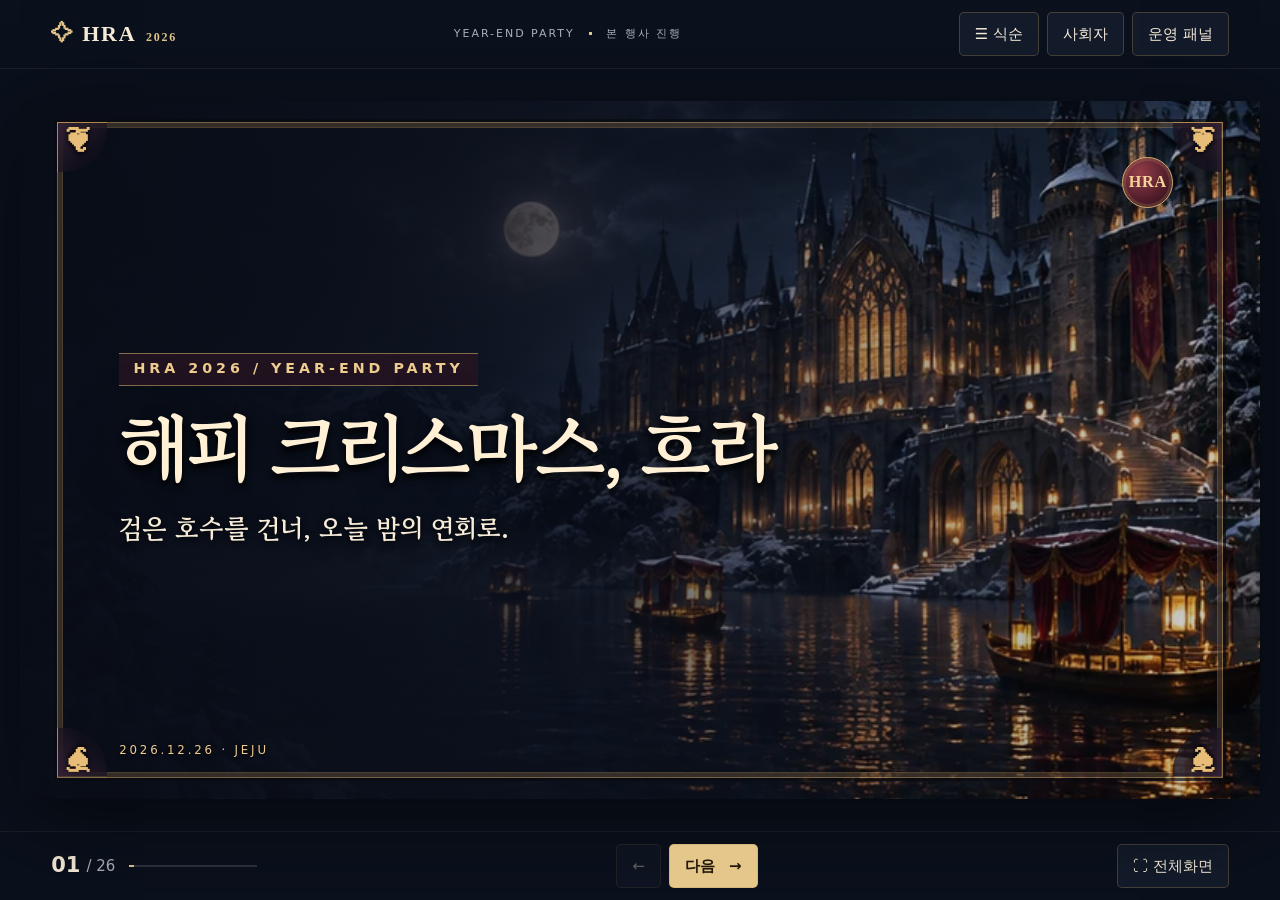
==== index.html @ e8413af0 "Add HRA 2026 cinematic HTML presentation" ====
<!doctype html>
<html lang="ko">
<head>
  <meta charset="utf-8">
  <meta name="viewport" content="width=device-width, initial-scale=1">
  <meta name="theme-color" content="#0b111e">
  <title>HRA 2026 · 송년회 진행 슬라이드</title>
  <link rel="stylesheet" href="./stage.css">
  <script src="./stage.js" defer></script>
</head>
<body>
  <header class="top">
    <span class="brand"><b>✧</b> HRA <small>2026</small></span>
    <span class="top-title">YEAR-END PARTY <i></i> 본 행사 진행</span>
    <div class="tools"><button id="contents">☰ <span>식순</span></button><button id="presenter">사회자</button><button id="staff">운영 패널</button></div>
  </header>
  <main class="workspace">
    <div id="stage" class="stage" aria-label="발표 화면">
      <section id="slide" class="slide" aria-live="polite"></section>
      <p id="caption" class="stage-caption" hidden></p>
    </div>
  </main>
  <footer class="controls">
    <div class="position"><strong id="number">01</strong><span> / 26</span><div class="progress"><i id="progress"></i></div></div>
    <nav aria-label="슬라이드 이동"><button id="prev" aria-label="이전 슬라이드">←</button><button id="next">다음 <span>→</span></button></nav>
    <button id="fullscreen">⛶ <span>전체화면</span></button>
  </footer>
  <dialog id="agenda"><header><h2>오늘의 식순</h2><button data-close aria-label="닫기">×</button></header><ol id="agenda-list"></ol></dialog>
  <dialog id="operator"><header><h2>현장 운영 패널</h2><button data-close aria-label="닫기">×</button></header>
    <p>DEMO / 이 브라우저에 저장됩니다.</p>
    <form id="score-form"><h3>기숙사 누적 점수</h3><div id="score-inputs"></div><button>점수 저장</button></form>
    <form id="guest-form"><h3>내빈 학생증 · 시연 명단</h3><div id="guest-list"></div><label>이름 <input name="guest" maxlength="24" required></label><label>소개 <input name="role" maxlength="30" required></label><button>추가</button></form>
    <section id="media-settings" aria-labelledby="media-title"><h3 id="media-title">사진과 영상 준비</h3>
      <label>사진 퀴즈 카드 <select id="media-card"><option>1</option><option>2</option><option>3</option><option>4</option></select></label>
      <label>어린 시절 사진 <input id="child-file" type="file" accept="image/*"></label>
      <label>현재 사진 <input id="adult-file" type="file" accept="image/*"></label>
      <label>정답에 표시할 이름 <input id="photo-answer-name" maxlength="28" placeholder="선택 사항"></label>
      <label>20기 활동 영상 <input id="activity-file" type="file" accept="video/*"></label>
      <p id="media-status" role="status"></p>
    </section>
  </dialog>
</body>
</html>
---- stage.css ----
@font-face{font-family:Gowun;src:url("./GowunBatang-Bold.woff") format("woff");font-weight:700;font-display:swap}
:root{color-scheme:dark;--night:#0a101c;--gold:#e5c68b;--cream:#f7ecd9;--line:#b4935a50;--muted:#aab1bd;--serif:Gowun,Georgia,"Batang",serif}
*{box-sizing:border-box}
body{margin:0;background:var(--night);color:var(--cream);font:15px/1.5 system-ui,sans-serif;min-height:100dvh;display:grid;grid-template-rows:auto 1fr auto}
button,input{font:inherit}
button{cursor:pointer;color:inherit;background:#131b2a;border:1px solid var(--line);padding:.65em 1em;border-radius:5px}
button:hover,button[aria-pressed=true]{background:#393020;border-color:var(--gold)}
button:disabled{opacity:.35;cursor:default}
:focus-visible{outline:2px solid var(--gold);outline-offset:3px}
.top,.controls{display:flex;justify-content:space-between;align-items:center;padding:12px clamp(14px,4vw,64px);min-height:62px;gap:10px}
.top{border-bottom:1px solid #ffffff10}
.brand{font:700 22px Georgia,serif;letter-spacing:.08em;white-space:nowrap}
.brand b,.brand small{color:var(--gold)}
.brand small{font-size:12px;margin-left:.3em}
.top-title{color:var(--muted);letter-spacing:.18em;font-size:11px}
.top-title i{display:inline-block;width:3px;height:3px;background:var(--gold);margin:0 .8em;vertical-align:middle}
.tools,nav{display:flex;gap:8px}
.workspace{display:grid;place-items:center;padding:12px 20px;min-width:0}
.stage{position:relative;width:min(100%,calc((100dvh - 155px)*16/9));aspect-ratio:16/9;container-type:inline-size;background:#0c1422;box-shadow:0 20px 80px #0008;overflow:hidden}
.stage:fullscreen{width:100vw;height:100vh;display:grid;place-items:center;background:#05070c}
.stage:fullscreen .slide{width:min(100vw,calc(100vh * 16/9));height:auto;aspect-ratio:16/9;container-type:inline-size}
.slide{height:100%;position:relative;display:grid;align-content:center;padding:5% 8%;isolation:isolate;overflow:hidden;background:radial-gradient(ellipse at 75% 25%,#263554,#111b31 56%,#090f1a);font-family:var(--serif)}
.slide::before,.slide::after{position:absolute;content:"";inset:3%;pointer-events:none;z-index:-1;border:1px solid #d1a56b76}
.slide::after{inset:3.8%;border-color:#d1a56b32}
.slide.hero{background-image:linear-gradient(90deg,#070e1ce8,#080e1b64 58%,#090f1a0c),url("./castle.webp");background-size:cover;background-position:center}
.slide.wine{background:radial-gradient(ellipse at 60% 30%,#4a2330,#261726 58%,#100e18)}
.slide.paper{color:#2a1b15;background:radial-gradient(ellipse at 50% 35%,#fcf0d2,#e0c294 72%,#ae8351)}
.slide.paper::before,.slide.paper::after{border-color:#6b431b65}
.slide.center{text-align:center;justify-items:center}
.slide h1,.slide p{margin:0}
.slide h1{font-size:6.3cqw;line-height:1.08;letter-spacing:-.055em;text-wrap:balance}
.slide.hero h1{max-width:68%;text-align:left}
.slide .eyebrow{font:600 1.15cqw/1.4 system-ui,sans-serif;letter-spacing:.28em;text-transform:uppercase;color:var(--gold);margin-bottom:1.5cqw}
.slide.paper .eyebrow{color:#744820}
.slide .description{font-size:2.1cqw;margin-top:1.5cqw;max-width:78%;text-wrap:balance;word-break:keep-all}
.slide.hero .description{max-width:55%}
.mark{position:absolute;top:5.4%;right:6%;color:var(--gold);font:700 2.2cqw Georgia,serif}
.corner{position:absolute;bottom:6%;left:8%;font:500 .95cqw system-ui,sans-serif;letter-spacing:.24em;color:var(--gold)}
.paper .corner,.paper .mark{color:#744820}
.ornament{color:var(--gold);font-size:5cqw;line-height:1;margin-bottom:1cqw}
.slide .scene-body{width:100%;margin-top:2.4cqw;font-size:1.65cqw}
.slide .scene-body button{background:#141b29;color:var(--cream);border-color:#e5c68780}
.slide .scene-body button:hover,.slide .scene-body button[aria-pressed=true]{background:#6a482c}
.tiles{display:grid;grid-auto-columns:1fr;grid-auto-flow:column;gap:1cqw}
.tile{display:grid;place-items:center;align-content:center;gap:.6cqw;min-height:7cqw;padding:.6cqw;border:1px solid #c7a56766;background:#0003}
.paper .tile{background:#8d5d2012;border-color:#8d5d2055}
.tile strong{font-size:2.35cqw}
.tile span{font-size:1.4cqw}
.bingo{grid-template-columns:repeat(3,1fr);grid-auto-flow:row}
.bingo .tile{min-height:3.5cqw}
.score .tile{border-top:4px solid var(--house)}
.score-board{display:grid;gap:1cqw;width:min(72cqw,100%);margin:auto}
.score-row{display:grid;grid-template-columns:9cqw 1fr 7cqw;gap:1.4cqw;align-items:center;text-align:left}
.score-row span{text-align:right;font-variant-numeric:tabular-nums}
.score-track{height:1.2cqw;background:#ffffff12}
.score-track i{height:100%;display:block}
.timer{display:flex;justify-content:center;align-items:center;gap:1cqw}
.timer output{font:700 8cqw/1 Georgia,serif;font-variant-numeric:tabular-nums;min-width:24cqw}
.media input{max-width:90%}
.media video{display:block;max-width:100%;height:20cqw;margin:0 auto 1cqw}
.note{font:500 1.12cqw system-ui,sans-serif;margin-top:1cqw!important}
.photo-demo{margin:auto;width:min(30cqw,100%);height:10cqw;object-fit:contain;display:block}
[hidden]{display:none!important}
.slide[data-content=photo] .photo-demo{height:12cqw}
.stage:fullscreen .media input,.stage:fullscreen .media+.note{display:none}
.slide.photo-wall{align-content:start;padding-top:8%}

/* Shared engraved frame and material palette for the full stage sequence. */
.slide,.slide.hero,.slide.wine,.slide.paper{
  color:var(--cream);
  background-image:linear-gradient(90deg,#090d18f0 0%,#0c101ccc 37%,#100e195e 67%,#0a0d1830),var(--scene-image),url("./castle.webp");
  background-size:cover;
  background-position:center;
}
.slide.center{
  background-image:radial-gradient(ellipse at center,#0c1018da 0%,#0e111bcc 28%,#110e1b60 69%,#0b0c17a6),var(--scene-image),url("./castle.webp");
}
.slide.photo-wall{
  background-image:linear-gradient(#0b101de8,#0b101d12 58%),var(--scene-image),url("./castle.webp");
}
.slide::before,.slide::after{display:none}
.scene-frame{position:absolute;inset:3%;pointer-events:none;border:1px solid #e7bd7477;box-shadow:inset 0 0 0 4px #15121b66,inset 0 0 0 5px #d0a36152,0 0 0 3px #090a10aa}
.scene-frame span{position:absolute;color:#e8bd78;font:700 2.35cqw/1 Georgia,serif;text-shadow:0 2px 5px #000;background:linear-gradient(135deg,#322033,#110f1bbb 67%);border-top:1px solid #b0884c;border-left:1px solid #b0884c;border-radius:0 0 90% 0;display:grid;place-items:start;width:4cqw;height:4cqw;padding:.23cqw .4cqw}
.scene-frame span:nth-child(1){top:-1px;left:-1px}
.scene-frame span:nth-child(2){top:-1px;right:-1px;transform:scaleX(-1)}
.scene-frame span:nth-child(3){bottom:-1px;left:-1px;transform:scaleY(-1)}
.scene-frame span:nth-child(4){bottom:-1px;right:-1px;transform:scale(-1)}
.slide .mark,.slide.paper .mark{top:8%;right:7%;display:grid;place-items:center;width:4.1cqw;aspect-ratio:1;border:1px solid #d8af72;border-radius:50%;box-shadow:inset 0 0 0 3px #e5be7c28;color:#f6d59a;background:radial-gradient(circle at 35% 30%,#923e48,#4d1b28 62%,#280e18);font:700 1.3cqw Georgia,serif;letter-spacing:.05em}
.slide h1{text-shadow:0 .06em .08em #000,0 0 .65em #0009;color:#fff0d6}
.slide .eyebrow,.slide.paper .eyebrow{color:#efcc90;display:table;width:max-content;max-width:95%;padding:.4em 1em;border-block:1px solid #e0b97188;background:#271421cc}
.slide .description{text-shadow:0 2px 6px #000}
.slide .corner,.slide.paper .corner{color:#f0cc90;text-shadow:0 1px 4px #000}
.tile,.paper .tile,.slide .scene-body button{
  color:#2b1b12;
  background:radial-gradient(ellipse at 44% 35%,#f6e5bdac,#c8a16cc9),url("./scenes/parchment.webp") center/cover,#d6b984;
  border:1px solid #e3bb7f;
  border-radius:2px;
  outline:1px solid #745128;
  outline-offset:-4px;
  box-shadow:0 5px 15px #0007;
}
.slide .scene-body button:hover,.slide .scene-body button[aria-pressed=true]{background:#6e2637;color:#ffedcd;outline-color:#e1b678}
.slide[data-content=cards] .scene-body button{min-height:7cqw;background:radial-gradient(ellipse,#713244,#321623);color:#f8dda4;outline-color:#c99553}
.slide[data-content=cards] .scene-body button[aria-pressed=true]{background:#dcb377;color:#301d15}
.score-board{background:#100f1ae8;border:1px solid #dfba7c77;padding:1.3cqw 2cqw}
.score-track{background:#e7c58720}
.slide[data-content=guests] .tile{width:min(34cqw,100%);margin:auto}
.slide[data-content=guests] .scene-body button{margin-top:.9cqw}
.slide:is([data-page="02"],[data-page="14"],[data-page="21"],[data-page="23"]) .ornament{display:none}
.slide:is([data-page="02"],[data-page="14"],[data-page="21"],[data-page="23"]){
  justify-items:start;
  text-align:left;
  background-image:linear-gradient(90deg,#090d18ef,#0c101cbf 45%,#100e1925 80%),var(--scene-image),url("./castle.webp");
}
.slide:is([data-page="02"],[data-page="14"],[data-page="21"],[data-page="23"]) .description{max-width:55%}
.slide::before{display:block;inset:0;border:0;background:inherit;animation:camera-arrive 1.4s cubic-bezier(.16,1,.3,1) both}
.slide .eyebrow,.slide .ornament{animation:line-in .55s .12s both}
.slide h1{animation:line-in .75s .21s both}
.slide .description,.slide .scene-body{animation:line-in .7s .38s both}
.slide .tiles>*{animation:line-in .65s both;animation-delay:.12s}
.slide .tiles>*:nth-child(2n){animation-delay:.2s}
.slide .tiles>*:nth-child(3n){animation-delay:.27s}
.slide[data-content=film] .tiles{padding:1.15cqw .65cqw;background:repeating-linear-gradient(90deg,#c2a372 0 1cqw,#1b1520 1cqw 2cqw) top/100% .45cqw no-repeat,repeating-linear-gradient(90deg,#c2a372 0 1cqw,#1b1520 1cqw 2cqw) bottom/100% .45cqw no-repeat,#100e16;animation:film-in .9s .25s both}
.slide[data-content=cards] button[aria-pressed=true]{animation:card-turn .55s both}
.slide.cue-revealed .description,.slide.cue-revealed .scene-body{animation:reveal-in .8s cubic-bezier(.16,1,.3,1) both}
.slide.cue-revealed[data-page="02"] .mark{animation:seal-open .65s ease both}
.portrait-transition{display:grid;justify-items:center}
.portrait-transition .photo-demo{grid-area:1/1}
.slide.cue-revealed .portrait-transition .photo-demo:not(.photo-before){animation:photo-dissolve 1.2s both}
.slide .score-track i{transform-origin:left;animation:bar-in .85s .1s both}
.reveal-standalone{margin-top:1.5cqw;justify-self:start;font-size:clamp(11px,1.5cqw,20px);background:#361d2b;border-color:#c29a60}
.center .reveal-standalone{justify-self:center}
.stage:fullscreen .reveal-standalone{display:none}
.stage-caption{position:absolute;left:50%;bottom:6.5%;transform:translateX(-50%);margin:0;width:max-content;max-width:78%;padding:.45em 1.15em;color:#ffebc9;background:#17111aed;border:1px solid #e3be7c91;text-align:center;font:700 clamp(12px,1.65cqw,25px)/1.4 var(--serif);word-break:keep-all;overflow-wrap:anywhere;z-index:2}
.slide[data-content=quiz] h1,.slide[data-content=photo] h1{font-size:4.7cqw;word-break:keep-all}
.candidate-grid{display:grid;grid-template-columns:repeat(4,minmax(0,1fr));gap:1.5cqw;width:min(72cqw,100%);margin:auto}
.slide .candidate-grid button{display:grid;gap:0;overflow:hidden;min-width:0;padding:0;color:#fff0d2;background:#191521;border:1px solid #b18a55;outline:0;animation:candidate-enter .65s both}
.slide .candidate-grid button:nth-child(2){animation-delay:.13s}
.slide .candidate-grid button:nth-child(3){animation-delay:.26s}
.slide .candidate-grid button:nth-child(4){animation-delay:.39s}
.candidate-portrait{display:block;width:100%;height:13cqw;object-fit:cover;object-position:center 40%;background:#1b141d}
.candidate-name{display:flex;align-items:center;justify-content:center;gap:.55em;padding:.35em .2em}
.candidate-name b{display:grid;place-items:center;width:1.6em;height:1.6em;background:#482030;color:#f6d493;border:1px solid #d1a367;font:700 .9em Georgia,serif}
.slide .candidate-grid button[aria-pressed=true]{border-color:#ffe0a2;box-shadow:0 0 0 2px #f5c873,0 0 28px #ffc15b55;background:#512b33}
.slide .candidate-grid button:disabled[aria-pressed=true]{opacity:1}
.slide .candidate-grid button:disabled[aria-pressed=false]{opacity:.54}
.question-controls{display:flex;justify-content:center;align-items:center;gap:1em;margin-top:1cqw}
.answer-status,.suspense-line{font:600 clamp(10px,1.3cqw,18px) system-ui,sans-serif;color:#e9c994}
.slide .suspense-line{margin-top:1.3cqw}
.stage:fullscreen .suspense-line{visibility:hidden}
.slide[data-content=answer].cue-revealed h1,.slide[data-page="13"].cue-revealed h1{font-size:3.25cqw}
.answer-feature{display:grid;grid-template-columns:minmax(0,1fr) minmax(0,1fr);align-items:center;gap:3cqw;width:min(62cqw,100%);margin:auto;text-align:left}
.answer-feature .candidate-portrait{height:22cqw;border:2px solid #deb576;box-shadow:0 0 0 .45cqw #6c4227,0 0 4cqw #edac5855}
.answer-copy{display:grid;justify-items:start;gap:.55cqw;line-height:1.3}
.answer-copy strong{font-size:6.2cqw;color:#ffedcc}
.answer-tag,.answer-points{padding:.3em .65em;background:#4c2330;border:1px solid #d3a362;color:#ffdfa0}
.answer-outcome{color:#f3d6a3}
.slide.cue-revealed .answer-feature .candidate-portrait{animation:spotlight-open 1.05s cubic-bezier(.2,.75,.25,1) both}
.slide.cue-revealed .answer-copy{animation:line-in .7s .3s both}
.slide[data-content=photo] .photo-demo{height:16cqw;width:23cqw;border:2px solid #d0a66a;object-fit:cover;object-position:center 40%;box-shadow:0 8px 32px #000c}
.slide .photo-answer-name{margin-top:.55em;font-size:2.55cqw;color:#ffe2a8;text-shadow:0 2px 8px #000}
.slide.cue-revealed .photo-answer-name{animation:line-in .65s .7s both}
.slide[data-page="12"] .timer{display:grid;grid-template-columns:auto auto auto;width:max-content;max-width:100%;margin:.8cqw auto 0}
.slide[data-page="12"] .timer output{font-size:5cqw;min-width:15cqw}
.slide[data-page="12"] progress{grid-column:1/-1;width:100%;height:.65cqw;min-height:3px;appearance:none}
.slide[data-page="12"] progress::-webkit-progress-bar{background:#2f2332}
.slide[data-page="12"] progress::-webkit-progress-value{background:#e7b66a}
@keyframes candidate-enter{from{opacity:0;transform:perspective(650px) rotateY(-20deg) translateY(.6em)}to{opacity:1;transform:none}}
@keyframes spotlight-open{from{clip-path:inset(10% 50%);filter:brightness(.58)}to{clip-path:inset(0);filter:brightness(1)}}
.presenter-page{display:block;background:radial-gradient(ellipse at top right,#281a28cf,#0a101cf9 65%),url("./scenes/filigree.webp") center/cover fixed,#0a101c;padding:clamp(16px,5vw,48px)}
.presenter-page main{max-width:700px;margin:auto}
.presenter-label{color:var(--gold);letter-spacing:.2em;font-size:.8rem}
.cue-navigation{position:sticky;top:0;z-index:2;display:flex;flex-wrap:wrap;align-items:center;gap:.4em 1em;padding:.5em 0;background:#121321f5;border-bottom:1px solid var(--line)}
.cue-navigation p{margin:0}
.presenter-page h1{font:700 clamp(28px,7vw,46px)/1.2 var(--serif)}
#connection,#cue-next{color:var(--muted)}
.cue-line{font:700 clamp(20px,4.8vw,30px)/1.65 var(--serif);color:var(--cream);word-break:keep-all}
.cue-direction{border-left:2px solid var(--gold);padding:.75em 1em;background:#281927;color:#f3d8a2}
.presenter-page textarea{display:block;width:100%;resize:vertical;margin:.45em 0 1em;padding:.75em;background:#0c121e;color:inherit;border:1px solid var(--line);font:inherit}
.presenter-actions{display:flex;gap:7px;flex-wrap:wrap}
#cue-scores{margin-top:1em;padding:.6em .8em;border:1px solid var(--line)}
#cue-scores summary{cursor:pointer;color:var(--gold)}
#cue-score-form{display:flex;gap:.5em;flex-wrap:wrap;margin-top:.7em;align-items:center}
#cue-score-form label{display:grid;gap:.25em}
#cue-score-form input{width:6em;background:#0c121e;color:inherit;border:1px solid var(--line);padding:.4em}
#cue-action,.presenter-page [data-action=next]{background:var(--gold);color:#251a0c;font-weight:700}
@keyframes camera-arrive{from{transform:scale(1.05);filter:brightness(.58)}to{transform:scale(1);filter:brightness(1)}}
@keyframes line-in{from{opacity:0;translate:0 .7em}to{opacity:1;translate:0}}
@keyframes reveal-in{from{opacity:0;scale:.975;filter:blur(4px)}to{opacity:1;scale:1;filter:blur(0)}}
@keyframes photo-dissolve{from{opacity:0}to{opacity:1}}
@keyframes seal-open{0%{scale:1}42%{scale:1.3;filter:brightness(1.75)}100%{scale:1}}
@keyframes film-in{from{opacity:0;translate:12% 0}to{opacity:1;translate:0}}
@keyframes card-turn{from{rotate:y 65deg}to{rotate:y 0deg}}
@keyframes bar-in{from{scale:0 1}to{scale:1}}
@media(prefers-reduced-motion:reduce){.slide::before,.slide *{animation:none!important}}
.controls{border-top:1px solid #ffffff10}
.controls nav{position:relative}
#next{background:var(--gold);color:#211807;font-weight:700}
#next span{margin-left:.6em}
.position{display:flex;align-items:center;gap:.4em;color:var(--muted);font-variant-numeric:tabular-nums}
.position strong{font-size:21px;color:var(--cream)}
.progress{width:clamp(34px,10vw,145px);height:2px;background:#fff2;margin-left:.5em}
.progress i{height:100%;display:block;background:var(--gold)}
dialog{background:#141c2a;color:var(--cream);border:1px solid var(--line);border-radius:8px;width:min(640px,94vw);max-height:88dvh;padding:20px}
dialog::backdrop{background:#000a}
dialog header{display:flex;justify-content:space-between;align-items:center}
dialog h2{font-family:var(--serif);margin:.3em 0}
dialog ol{padding-left:2em;columns:2}
dialog li{margin-bottom:4px;break-inside:avoid}
dialog li button{width:100%;text-align:left;font-size:.9em}
dialog form{border-top:1px solid var(--line);padding:0 0 12px}
dialog label{display:inline-flex;align-items:center;gap:5px;margin:0 8px 8px 0}
dialog input,dialog select{width:10em;background:#090f1a;color:inherit;border:1px solid var(--line);padding:6px}
dialog input[type=file]{width:min(100%,21em)}
#media-settings{border-top:1px solid var(--line)}
#media-settings label{display:flex;flex-wrap:wrap}
dialog input[type=number]{width:5em}
#guest-list>div{display:flex;flex-wrap:wrap;align-items:center;gap:6px;margin-bottom:8px}
@media(max-width:630px){
  .top-title,.progress{display:none}
  .top,.controls{padding-inline:10px}
  .workspace{padding:6px}
  .tools{gap:4px}
  .tools button{padding-inline:.55em;font-size:13px}
  .stage:not(:fullscreen){width:100%;aspect-ratio:4/3}
  .slide h1{font-size:7.1cqw}
  .slide .eyebrow{font-size:2.1cqw}
  .slide .description,.slide .scene-body{font-size:3.1cqw}
  .slide:not(.hero) .description{max-width:90%}
  .slide .scene-body button{font-size:clamp(11px,3cqw,16px);min-height:40px}
  .slide[data-content=quiz] .tiles,.slide[data-content=cards] .tiles{grid-template-columns:repeat(2,1fr);grid-auto-flow:row;gap:2cqw}
  .slide[data-content=quiz] h1,.slide[data-content=photo] h1{font-size:5.8cqw}
  .candidate-grid{grid-template-columns:repeat(2,minmax(0,1fr));gap:1.2cqw;width:75%}
  .candidate-portrait{height:10cqw;object-position:center 23%}
  .candidate-name{padding:.15em}
  .question-controls .answer-status{font-size:10px}
  .answer-feature{width:90%}
  .slide[data-content=photo] .photo-demo{height:18cqw;width:29cqw}
  .tile strong{font-size:3.3cqw}
  .tile span,.note{font-size:2.5cqw}
  .score-row{grid-template-columns:17cqw 1fr 12cqw}
  .score-track{height:2cqw}
  dialog ol{columns:1}
}
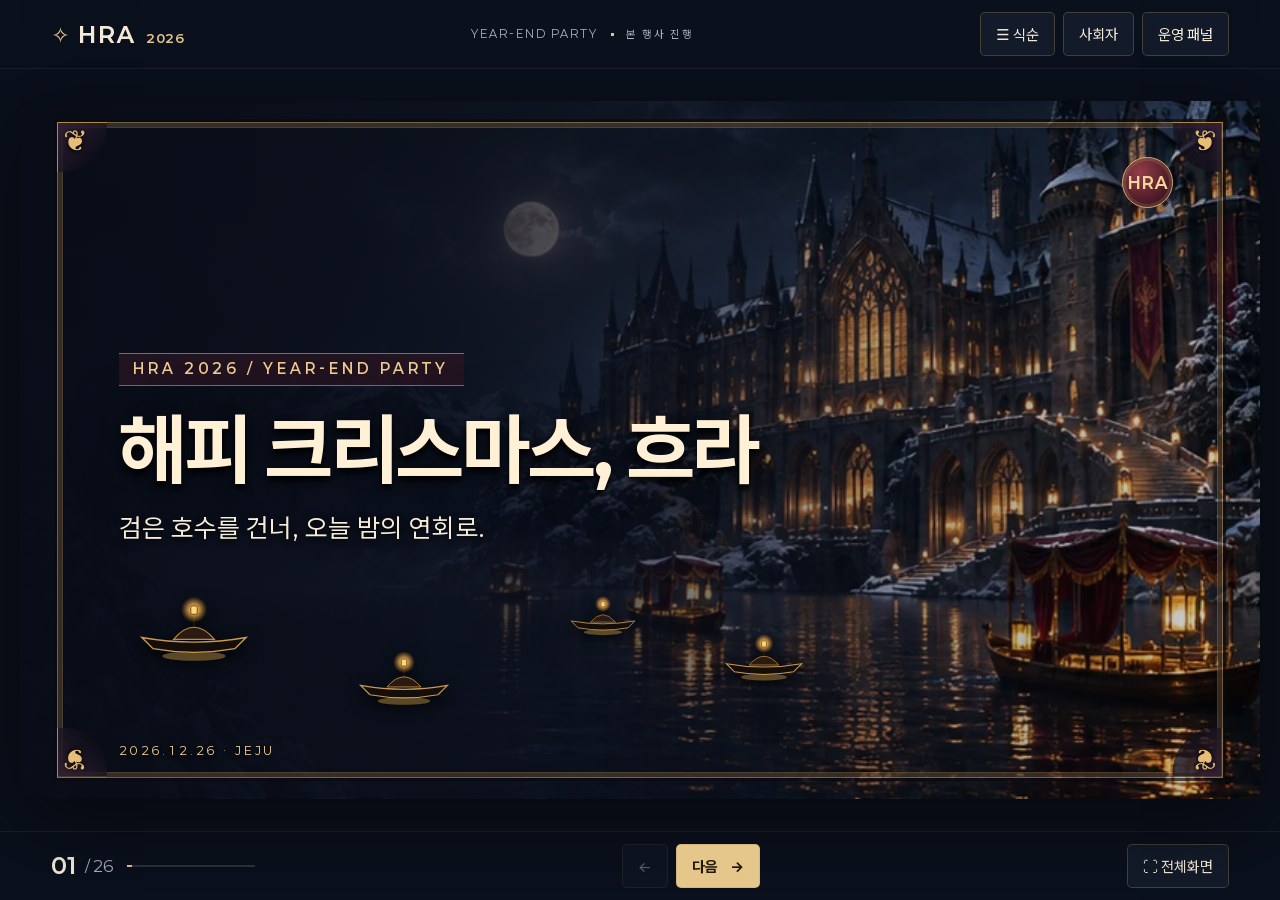
==== commit 23e359bb: "송년회 슬라이드 개편: 새 순서, 글꼴, 연출 10개 - 슬라이드를 번호 대신 id로 관리 (slides.js), 사회자 큐도 id 기준 - 요청에 맞춘 26장 순서와 문구, 개회" ====
--- a/index.html
+++ b/index.html
@@ -6,6 +6,27 @@
   <meta name="theme-color" content="#0b111e">
   <title>HRA 2026 · 송년회 진행 슬라이드</title>
   <link rel="stylesheet" href="./stage.css">
+  <link rel="stylesheet" href="./effects/cover.css">
+  <link rel="stylesheet" href="./effects/owl-letter.css">
+  <link rel="stylesheet" href="./effects/invite-close.css">
+  <link rel="stylesheet" href="./effects/awards.css">
+  <link rel="stylesheet" href="./effects/banners.css">
+  <link rel="stylesheet" href="./effects/blackout.css">
+  <link rel="stylesheet" href="./effects/film.css">
+  <link rel="stylesheet" href="./effects/capsule.css">
+  <link rel="stylesheet" href="./effects/door.css">
+  <link rel="stylesheet" href="./effects/starfall.css">
+  <script src="./slides.js" defer></script>
+  <script src="./effects/cover.js" defer></script>
+  <script src="./effects/owl-letter.js" defer></script>
+  <script src="./effects/invite-close.js" defer></script>
+  <script src="./effects/awards.js" defer></script>
+  <script src="./effects/banners.js" defer></script>
+  <script src="./effects/blackout.js" defer></script>
+  <script src="./effects/film.js" defer></script>
+  <script src="./effects/capsule.js" defer></script>
+  <script src="./effects/door.js" defer></script>
+  <script src="./effects/starfall.js" defer></script>
   <script src="./stage.js" defer></script>
 </head>
 <body>
@@ -21,7 +42,7 @@
     </div>
   </main>
   <footer class="controls">
-    <div class="position"><strong id="number">01</strong><span> / 26</span><div class="progress"><i id="progress"></i></div></div>
+    <div class="position"><strong id="number">01</strong><span id="total"> / 26</span><div class="progress"><i id="progress"></i></div></div>
     <nav aria-label="슬라이드 이동"><button id="prev" aria-label="이전 슬라이드">←</button><button id="next">다음 <span>→</span></button></nav>
     <button id="fullscreen">⛶ <span>전체화면</span></button>
   </footer>
@@ -29,9 +50,9 @@
   <dialog id="operator"><header><h2>현장 운영 패널</h2><button data-close aria-label="닫기">×</button></header>
     <p>DEMO / 이 브라우저에 저장됩니다.</p>
     <form id="score-form"><h3>기숙사 누적 점수</h3><div id="score-inputs"></div><button>점수 저장</button></form>
-    <form id="guest-form"><h3>내빈 학생증 · 시연 명단</h3><div id="guest-list"></div><label>이름 <input name="guest" maxlength="24" required></label><label>소개 <input name="role" maxlength="30" required></label><button>추가</button></form>
+    <form id="guest-form"><h3>내빈 학생증 · 시연 명단</h3><div id="guest-list"></div><label>이름 <input name="guest" maxlength="24" required></label><label>소속 <input name="role" maxlength="30" required></label><label>하는 일 <input name="occupation" maxlength="30"></label><label>취미 <input name="hobby" maxlength="30"></label><label>학생증 이미지 <input name="card" type="file" accept="image/*"></label><button>추가</button></form>
     <section id="media-settings" aria-labelledby="media-title"><h3 id="media-title">사진과 영상 준비</h3>
-      <label>사진 퀴즈 카드 <select id="media-card"><option>1</option><option>2</option><option>3</option><option>4</option></select></label>
+      <label>어린 시절 퀴즈 교수님 번호 <select id="media-card"><option>1</option><option>2</option><option>3</option><option>4</option></select></label>
       <label>어린 시절 사진 <input id="child-file" type="file" accept="image/*"></label>
       <label>현재 사진 <input id="adult-file" type="file" accept="image/*"></label>
       <label>정답에 표시할 이름 <input id="photo-answer-name" maxlength="28" placeholder="선택 사항"></label>
--- a/stage.css
+++ b/stage.css
@@ -1,7 +1,11 @@
-@font-face{font-family:Gowun;src:url("./GowunBatang-Bold.woff") format("woff");font-weight:700;font-display:swap}
-:root{color-scheme:dark;--night:#0a101c;--gold:#e5c68b;--cream:#f7ecd9;--line:#b4935a50;--muted:#aab1bd;--serif:Gowun,Georgia,"Batang",serif}
+@font-face{font-family:Pretendard;src:url("./fonts/PretendardVariable.woff2") format("woff2-variations"),url("./fonts/PretendardVariable.woff2") format("woff2");font-weight:45 920;font-display:swap}
+@font-face{font-family:Paperozi;src:url("./fonts/Paperlogy-4Regular.woff2") format("woff2");font-weight:400;font-display:swap;unicode-range:U+0000-00FF,U+2000-206F,U+2100-214F}
+@font-face{font-family:Paperozi;src:url("./fonts/Paperlogy-6SemiBold.woff2") format("woff2");font-weight:600;font-display:swap;unicode-range:U+0000-00FF,U+2000-206F,U+2100-214F}
+@font-face{font-family:Paperozi;src:url("./fonts/Paperlogy-7Bold.woff2") format("woff2");font-weight:700;font-display:swap;unicode-range:U+0000-00FF,U+2000-206F,U+2100-214F}
+@font-face{font-family:Paperozi;src:url("./fonts/Paperlogy-8ExtraBold.woff2") format("woff2");font-weight:800;font-display:swap;unicode-range:U+0000-00FF,U+2000-206F,U+2100-214F}
+:root{color-scheme:dark;--night:#0a101c;--gold:#e5c68b;--cream:#f7ecd9;--line:#b4935a50;--muted:#aab1bd;--font:Paperozi,Pretendard,system-ui,sans-serif;--serif:var(--font)}
 *{box-sizing:border-box}
-body{margin:0;background:var(--night);color:var(--cream);font:15px/1.5 system-ui,sans-serif;min-height:100dvh;display:grid;grid-template-rows:auto 1fr auto}
+body{margin:0;background:var(--night);color:var(--cream);font:15px/1.5 var(--font);min-height:100dvh;display:grid;grid-template-rows:auto 1fr auto}
 button,input{font:inherit}
 button{cursor:pointer;color:inherit;background:#131b2a;border:1px solid var(--line);padding:.65em 1em;border-radius:5px}
 button:hover,button[aria-pressed=true]{background:#393020;border-color:var(--gold)}
@@ -9,7 +13,7 @@
 :focus-visible{outline:2px solid var(--gold);outline-offset:3px}
 .top,.controls{display:flex;justify-content:space-between;align-items:center;padding:12px clamp(14px,4vw,64px);min-height:62px;gap:10px}
 .top{border-bottom:1px solid #ffffff10}
-.brand{font:700 22px Georgia,serif;letter-spacing:.08em;white-space:nowrap}
+.brand{font:700 22px var(--font);letter-spacing:.08em;white-space:nowrap}
 .brand b,.brand small{color:var(--gold)}
 .brand small{font-size:12px;margin-left:.3em}
 .top-title{color:var(--muted);letter-spacing:.18em;font-size:11px}
@@ -28,14 +32,14 @@
 .slide.paper::before,.slide.paper::after{border-color:#6b431b65}
 .slide.center{text-align:center;justify-items:center}
 .slide h1,.slide p{margin:0}
-.slide h1{font-size:6.3cqw;line-height:1.08;letter-spacing:-.055em;text-wrap:balance}
+.slide h1{font-size:6.3cqw;line-height:1.08;letter-spacing:-.03em;text-wrap:balance}
 .slide.hero h1{max-width:68%;text-align:left}
-.slide .eyebrow{font:600 1.15cqw/1.4 system-ui,sans-serif;letter-spacing:.28em;text-transform:uppercase;color:var(--gold);margin-bottom:1.5cqw}
+.slide .eyebrow{font:600 1.15cqw/1.4 var(--font);letter-spacing:.28em;text-transform:uppercase;color:var(--gold);margin-bottom:1.5cqw}
 .slide.paper .eyebrow{color:#744820}
 .slide .description{font-size:2.1cqw;margin-top:1.5cqw;max-width:78%;text-wrap:balance;word-break:keep-all}
 .slide.hero .description{max-width:55%}
-.mark{position:absolute;top:5.4%;right:6%;color:var(--gold);font:700 2.2cqw Georgia,serif}
-.corner{position:absolute;bottom:6%;left:8%;font:500 .95cqw system-ui,sans-serif;letter-spacing:.24em;color:var(--gold)}
+.mark{position:absolute;top:5.4%;right:6%;color:var(--gold);font:700 2.2cqw var(--font)}
+.corner{position:absolute;bottom:6%;left:8%;font:500 .95cqw var(--font);letter-spacing:.24em;color:var(--gold)}
 .paper .corner,.paper .mark{color:#744820}
 .ornament{color:var(--gold);font-size:5cqw;line-height:1;margin-bottom:1cqw}
 .slide .scene-body{width:100%;margin-top:2.4cqw;font-size:1.65cqw}
@@ -55,10 +59,10 @@
 .score-track{height:1.2cqw;background:#ffffff12}
 .score-track i{height:100%;display:block}
 .timer{display:flex;justify-content:center;align-items:center;gap:1cqw}
-.timer output{font:700 8cqw/1 Georgia,serif;font-variant-numeric:tabular-nums;min-width:24cqw}
+.timer output{font:700 8cqw/1 var(--font);font-variant-numeric:tabular-nums;min-width:24cqw}
 .media input{max-width:90%}
 .media video{display:block;max-width:100%;height:20cqw;margin:0 auto 1cqw}
-.note{font:500 1.12cqw system-ui,sans-serif;margin-top:1cqw!important}
+.note{font:500 1.12cqw var(--font);margin-top:1cqw!important}
 .photo-demo{margin:auto;width:min(30cqw,100%);height:10cqw;object-fit:contain;display:block}
 [hidden]{display:none!important}
 .slide[data-content=photo] .photo-demo{height:12cqw}
@@ -80,12 +84,12 @@
 }
 .slide::before,.slide::after{display:none}
 .scene-frame{position:absolute;inset:3%;pointer-events:none;border:1px solid #e7bd7477;box-shadow:inset 0 0 0 4px #15121b66,inset 0 0 0 5px #d0a36152,0 0 0 3px #090a10aa}
-.scene-frame span{position:absolute;color:#e8bd78;font:700 2.35cqw/1 Georgia,serif;text-shadow:0 2px 5px #000;background:linear-gradient(135deg,#322033,#110f1bbb 67%);border-top:1px solid #b0884c;border-left:1px solid #b0884c;border-radius:0 0 90% 0;display:grid;place-items:start;width:4cqw;height:4cqw;padding:.23cqw .4cqw}
+.scene-frame span{position:absolute;color:#e8bd78;font:700 2.35cqw/1 var(--font);text-shadow:0 2px 5px #000;background:linear-gradient(135deg,#322033,#110f1bbb 67%);border-top:1px solid #b0884c;border-left:1px solid #b0884c;border-radius:0 0 90% 0;display:grid;place-items:start;width:4cqw;height:4cqw;padding:.23cqw .4cqw}
 .scene-frame span:nth-child(1){top:-1px;left:-1px}
 .scene-frame span:nth-child(2){top:-1px;right:-1px;transform:scaleX(-1)}
 .scene-frame span:nth-child(3){bottom:-1px;left:-1px;transform:scaleY(-1)}
 .scene-frame span:nth-child(4){bottom:-1px;right:-1px;transform:scale(-1)}
-.slide .mark,.slide.paper .mark{top:8%;right:7%;display:grid;place-items:center;width:4.1cqw;aspect-ratio:1;border:1px solid #d8af72;border-radius:50%;box-shadow:inset 0 0 0 3px #e5be7c28;color:#f6d59a;background:radial-gradient(circle at 35% 30%,#923e48,#4d1b28 62%,#280e18);font:700 1.3cqw Georgia,serif;letter-spacing:.05em}
+.slide .mark,.slide.paper .mark{top:8%;right:7%;display:grid;place-items:center;width:4.1cqw;aspect-ratio:1;border:1px solid #d8af72;border-radius:50%;box-shadow:inset 0 0 0 3px #e5be7c28;color:#f6d59a;background:radial-gradient(circle at 35% 30%,#923e48,#4d1b28 62%,#280e18);font:700 1.3cqw var(--font);letter-spacing:.05em}
 .slide h1{text-shadow:0 .06em .08em #000,0 0 .65em #0009;color:#fff0d6}
 .slide .eyebrow,.slide.paper .eyebrow{color:#efcc90;display:table;width:max-content;max-width:95%;padding:.4em 1em;border-block:1px solid #e0b97188;background:#271421cc}
 .slide .description{text-shadow:0 2px 6px #000}
@@ -100,19 +104,14 @@
   box-shadow:0 5px 15px #0007;
 }
 .slide .scene-body button:hover,.slide .scene-body button[aria-pressed=true]{background:#6e2637;color:#ffedcd;outline-color:#e1b678}
-.slide[data-content=cards] .scene-body button{min-height:7cqw;background:radial-gradient(ellipse,#713244,#321623);color:#f8dda4;outline-color:#c99553}
-.slide[data-content=cards] .scene-body button[aria-pressed=true]{background:#dcb377;color:#301d15}
 .score-board{background:#100f1ae8;border:1px solid #dfba7c77;padding:1.3cqw 2cqw}
 .score-track{background:#e7c58720}
-.slide[data-content=guests] .tile{width:min(34cqw,100%);margin:auto}
-.slide[data-content=guests] .scene-body button{margin-top:.9cqw}
-.slide:is([data-page="02"],[data-page="14"],[data-page="21"],[data-page="23"]) .ornament{display:none}
-.slide:is([data-page="02"],[data-page="14"],[data-page="21"],[data-page="23"]){
+.slide.left{
   justify-items:start;
   text-align:left;
   background-image:linear-gradient(90deg,#090d18ef,#0c101cbf 45%,#100e1925 80%),var(--scene-image),url("./castle.webp");
 }
-.slide:is([data-page="02"],[data-page="14"],[data-page="21"],[data-page="23"]) .description{max-width:55%}
+.slide.left .description{max-width:55%}
 .slide::before{display:block;inset:0;border:0;background:inherit;animation:camera-arrive 1.4s cubic-bezier(.16,1,.3,1) both}
 .slide .eyebrow,.slide .ornament{animation:line-in .55s .12s both}
 .slide h1{animation:line-in .75s .21s both}
@@ -120,10 +119,7 @@
 .slide .tiles>*{animation:line-in .65s both;animation-delay:.12s}
 .slide .tiles>*:nth-child(2n){animation-delay:.2s}
 .slide .tiles>*:nth-child(3n){animation-delay:.27s}
-.slide[data-content=film] .tiles{padding:1.15cqw .65cqw;background:repeating-linear-gradient(90deg,#c2a372 0 1cqw,#1b1520 1cqw 2cqw) top/100% .45cqw no-repeat,repeating-linear-gradient(90deg,#c2a372 0 1cqw,#1b1520 1cqw 2cqw) bottom/100% .45cqw no-repeat,#100e16;animation:film-in .9s .25s both}
-.slide[data-content=cards] button[aria-pressed=true]{animation:card-turn .55s both}
 .slide.cue-revealed .description,.slide.cue-revealed .scene-body{animation:reveal-in .8s cubic-bezier(.16,1,.3,1) both}
-.slide.cue-revealed[data-page="02"] .mark{animation:seal-open .65s ease both}
 .portrait-transition{display:grid;justify-items:center}
 .portrait-transition .photo-demo{grid-area:1/1}
 .slide.cue-revealed .portrait-transition .photo-demo:not(.photo-before){animation:photo-dissolve 1.2s both}
@@ -140,15 +136,15 @@
 .slide .candidate-grid button:nth-child(4){animation-delay:.39s}
 .candidate-portrait{display:block;width:100%;height:13cqw;object-fit:cover;object-position:center 40%;background:#1b141d}
 .candidate-name{display:flex;align-items:center;justify-content:center;gap:.55em;padding:.35em .2em}
-.candidate-name b{display:grid;place-items:center;width:1.6em;height:1.6em;background:#482030;color:#f6d493;border:1px solid #d1a367;font:700 .9em Georgia,serif}
+.candidate-name b{display:grid;place-items:center;width:1.6em;height:1.6em;background:#482030;color:#f6d493;border:1px solid #d1a367;font:700 .9em var(--font)}
 .slide .candidate-grid button[aria-pressed=true]{border-color:#ffe0a2;box-shadow:0 0 0 2px #f5c873,0 0 28px #ffc15b55;background:#512b33}
 .slide .candidate-grid button:disabled[aria-pressed=true]{opacity:1}
 .slide .candidate-grid button:disabled[aria-pressed=false]{opacity:.54}
 .question-controls{display:flex;justify-content:center;align-items:center;gap:1em;margin-top:1cqw}
-.answer-status,.suspense-line{font:600 clamp(10px,1.3cqw,18px) system-ui,sans-serif;color:#e9c994}
+.answer-status,.suspense-line{font:600 clamp(10px,1.3cqw,18px) var(--font);color:#e9c994}
 .slide .suspense-line{margin-top:1.3cqw}
 .stage:fullscreen .suspense-line{visibility:hidden}
-.slide[data-content=answer].cue-revealed h1,.slide[data-page="13"].cue-revealed h1{font-size:3.25cqw}
+.slide[data-content=answer].cue-revealed h1,.slide[data-id=quiz2-a].cue-revealed h1{font-size:3.25cqw}
 .answer-feature{display:grid;grid-template-columns:minmax(0,1fr) minmax(0,1fr);align-items:center;gap:3cqw;width:min(62cqw,100%);margin:auto;text-align:left}
 .answer-feature .candidate-portrait{height:22cqw;border:2px solid #deb576;box-shadow:0 0 0 .45cqw #6c4227,0 0 4cqw #edac5855}
 .answer-copy{display:grid;justify-items:start;gap:.55cqw;line-height:1.3}
@@ -160,11 +156,11 @@
 .slide[data-content=photo] .photo-demo{height:16cqw;width:23cqw;border:2px solid #d0a66a;object-fit:cover;object-position:center 40%;box-shadow:0 8px 32px #000c}
 .slide .photo-answer-name{margin-top:.55em;font-size:2.55cqw;color:#ffe2a8;text-shadow:0 2px 8px #000}
 .slide.cue-revealed .photo-answer-name{animation:line-in .65s .7s both}
-.slide[data-page="12"] .timer{display:grid;grid-template-columns:auto auto auto;width:max-content;max-width:100%;margin:.8cqw auto 0}
-.slide[data-page="12"] .timer output{font-size:5cqw;min-width:15cqw}
-.slide[data-page="12"] progress{grid-column:1/-1;width:100%;height:.65cqw;min-height:3px;appearance:none}
-.slide[data-page="12"] progress::-webkit-progress-bar{background:#2f2332}
-.slide[data-page="12"] progress::-webkit-progress-value{background:#e7b66a}
+.slide[data-id=quiz2-q] .timer{display:grid;grid-template-columns:auto auto auto;width:max-content;max-width:100%;margin:.8cqw auto 0}
+.slide[data-id=quiz2-q] .timer output{font-size:5cqw;min-width:15cqw}
+.slide[data-id=quiz2-q] progress{grid-column:1/-1;width:100%;height:.65cqw;min-height:3px;appearance:none}
+.slide[data-id=quiz2-q] progress::-webkit-progress-bar{background:#2f2332}
+.slide[data-id=quiz2-q] progress::-webkit-progress-value{background:#e7b66a}
 @keyframes candidate-enter{from{opacity:0;transform:perspective(650px) rotateY(-20deg) translateY(.6em)}to{opacity:1;transform:none}}
 @keyframes spotlight-open{from{clip-path:inset(10% 50%);filter:brightness(.58)}to{clip-path:inset(0);filter:brightness(1)}}
 .presenter-page{display:block;background:radial-gradient(ellipse at top right,#281a28cf,#0a101cf9 65%),url("./scenes/filigree.webp") center/cover fixed,#0a101c;padding:clamp(16px,5vw,48px)}
@@ -192,7 +188,7 @@
 @keyframes film-in{from{opacity:0;translate:12% 0}to{opacity:1;translate:0}}
 @keyframes card-turn{from{rotate:y 65deg}to{rotate:y 0deg}}
 @keyframes bar-in{from{scale:0 1}to{scale:1}}
-@media(prefers-reduced-motion:reduce){.slide::before,.slide *{animation:none!important}}
+@media(prefers-reduced-motion:reduce){.slide::before,.slide *{animation:none!important;transition:none!important}}
 .controls{border-top:1px solid #ffffff10}
 .controls nav{position:relative}
 #next{background:var(--gold);color:#211807;font-weight:700}
@@ -228,7 +224,7 @@
   .slide .description,.slide .scene-body{font-size:3.1cqw}
   .slide:not(.hero) .description{max-width:90%}
   .slide .scene-body button{font-size:clamp(11px,3cqw,16px);min-height:40px}
-  .slide[data-content=quiz] .tiles,.slide[data-content=cards] .tiles{grid-template-columns:repeat(2,1fr);grid-auto-flow:row;gap:2cqw}
+  .slide[data-content=quiz] .tiles{grid-template-columns:repeat(2,1fr);grid-auto-flow:row;gap:2cqw}
   .slide[data-content=quiz] h1,.slide[data-content=photo] h1{font-size:5.8cqw}
   .candidate-grid{grid-template-columns:repeat(2,minmax(0,1fr));gap:1.2cqw;width:75%}
   .candidate-portrait{height:10cqw;object-position:center 23%}
@@ -242,3 +238,108 @@
   .score-track{height:2cqw}
   dialog ol{columns:1}
 }
+
+/* 구조 정리(작업계획/01_구조작업.md). 연출은 effects/에 있다. */
+.slide.awaiting-cue .reveal-target{visibility:hidden;opacity:0}
+.slide.cue-revealed .reveal-target{animation:reveal-in .8s cubic-bezier(.16,1,.3,1) both}
+.slide.bare{background-image:var(--scene-image);padding:0}
+.slide.bare::before{background:inherit}
+.slide.blackout{background:#000}
+.slide.blackout::before{display:none}
+.slide .scene-body:empty{display:none}
+
+/* 입학 축하 */
+.slide[data-id=welcome] .scene-body{display:grid;justify-items:center;margin:0}
+.welcome-seal{width:9cqw;filter:drop-shadow(0 .6cqw 1cqw #000c);position:relative;z-index:2}
+.slide.cue-revealed .welcome-seal{opacity:0;scale:1.4;transition:opacity .5s,scale .5s}
+.welcome-scroll{display:grid;gap:1.4cqw;justify-items:center;margin-top:-2.5cqw;padding:4.5cqw 6cqw 4cqw;width:min(70cqw,100%);color:#2b1b12;background:radial-gradient(ellipse at 50% 40%,#f8ebcbd9,#cfa86fe0),url("./scenes/parchment.webp") center/cover;border:1px solid #e3bb7f;box-shadow:0 1.2cqw 3cqw #000a}
+.welcome-ko{font-size:4.6cqw;line-height:1.2;letter-spacing:-.03em;word-break:keep-all}
+.welcome-en{font-size:3.4cqw;font-weight:700;color:#6e2637}
+
+/* 내빈 학생증: 초대장 학생증과 같은 항목 */
+.slide[data-id=guests]{align-content:start;padding-top:5.5%}
+.slide[data-id=guests] .scene-body{margin-top:1.6cqw}
+.student-deck{display:grid;place-items:center}
+.student-deck>*{grid-area:1/1}
+.student-deck>:not(.is-current){display:none}
+.student-card-image{max-width:60cqw;max-height:38cqw;object-fit:contain;box-shadow:0 1.5cqw 4cqw #000c}
+.student-card{--ink:#6f283b;display:grid;gap:1.6cqw;width:58cqw;padding:2.2cqw 2.6cqw;text-align:left;color:#2b1b12;background:radial-gradient(ellipse at 40% 30%,#fbf0d6f2,#dcbd88f0),url("./scenes/parchment.webp") center/cover;border:.25cqw solid var(--ink);outline:.12cqw solid #c9a061;outline-offset:-.8cqw;border-radius:1cqw;box-shadow:0 1.5cqw 4cqw #000c}
+.student-card-head{display:flex;align-items:center;gap:1.2cqw;padding-bottom:1.1cqw;border-bottom:.15cqw solid color-mix(in srgb,var(--ink) 55%,transparent)}
+.student-card-crest{width:5cqw}
+.student-card-head b{display:block;font-size:2.6cqw;color:var(--ink);letter-spacing:.06em}
+.student-card-head small{font-size:1.7cqw;letter-spacing:.3em}
+.student-card-body{display:grid;grid-template-columns:12cqw 1fr;gap:2.4cqw;align-items:center}
+.student-card-portrait{aspect-ratio:64/82;display:grid;place-items:center;background:#f6e7c6;border:.15cqw solid var(--ink)}
+.student-card-portrait svg{width:80%;fill:color-mix(in srgb,var(--ink) 70%,#fff)}
+.student-card-portrait .portrait-star{fill:#c9a061}
+.student-card-fields{display:grid;gap:1.1cqw;margin:0}
+.student-card-fields div{display:grid;grid-template-columns:7cqw 1fr;align-items:baseline;gap:1cqw}
+.student-card-fields dt{font-size:1.5cqw;color:#7a5530;letter-spacing:.1em}
+.student-card-fields dd{margin:0;font-size:2.3cqw;font-weight:600}
+.student-card-fields .student-card-name{font-size:4.4cqw;font-weight:800;color:var(--ink)}
+.student-card-foot{display:flex;justify-content:space-between;align-items:end}
+.student-card-sign{width:18cqw;border-bottom:.12cqw solid #7a5530;padding-top:2cqw}
+.student-card-sign small{font-size:1.3cqw;color:#7a5530}
+.student-card-house{padding:.4em 1.1em;font-size:1.9cqw;color:#fff3dc;background:var(--ink);border-radius:.3em}
+
+/* 기숙사 배너 4개가 화면을 꽉 채운다 */
+.slide[data-id=houses] .scene-body{position:absolute;inset:0;margin:0}
+.banners{display:grid;grid-template-columns:repeat(4,1fr);height:100%}
+.banner{--house:#812D39;display:grid;align-content:center;justify-items:center;gap:2cqw;padding:0 1cqw 6cqw;background:linear-gradient(90deg,#0004,#fff1 50%,#0004),var(--house);border-inline:.18cqw solid #d7ae6b;box-shadow:inset 0 .9cqw 0 #c9a061;clip-path:polygon(0 0,100% 0,100% 92%,50% 100%,0 92%);opacity:0;transition:opacity .6s}
+.banner.is-shown{opacity:1}
+.banner-crest{width:min(17cqw,90%);filter:drop-shadow(0 .5cqw 1cqw #0009)}
+.banner-name{font-size:3.2cqw;color:#fff3dc;text-shadow:0 .2cqw .5cqw #000}
+
+/* 활동 영상 자리 */
+.video-placeholder{display:grid;place-items:center;width:min(52cqw,100%);aspect-ratio:16/9;margin:auto;font-size:2.4cqw;color:#f0cc90;background:#0009;border:.15cqw dashed #e0b971}
+.media video{height:26cqw}
+
+/* 이름 빙고: 긴 문항도 두 줄 안에 */
+.bingo{width:min(74cqw,100%);margin:auto}
+.bingo .tile{min-height:6.6cqw;padding:.6cqw 1.4cqw}
+.bingo .tile strong{font-size:2cqw;line-height:1.3;word-break:keep-all;text-wrap:balance}
+.slide[data-id=bingo] h1{font-size:5.4cqw}
+
+/* 큰 점수판. 제목 없이 합계만 */
+.slide[data-id=scores] .scene-body{margin:0}
+.slide[data-id=scores] .score-board{width:min(86cqw,100%);gap:2cqw;padding:3cqw 3.4cqw}
+.slide[data-id=scores] .score-row{grid-template-columns:24cqw 1fr 12cqw;gap:2cqw}
+.score-house{display:flex;align-items:center;gap:1.2cqw}
+.score-crest{width:5.4cqw}
+.slide[data-id=scores] .score-house strong{font-size:3cqw}
+.slide[data-id=scores] .score-track{height:3.4cqw}
+.score-total{text-align:right;font-size:6cqw;line-height:1;color:#ffe2a8;font-variant-numeric:tabular-nums}
+
+/* 1위 기숙사 */
+.winner-podium{display:grid;justify-items:center;gap:1.2cqw}
+.winner-list{display:flex;gap:4cqw;justify-content:center}
+.winner-house{display:grid;justify-items:center;gap:1cqw}
+.winner-crest{width:17cqw;filter:drop-shadow(0 0 3cqw color-mix(in srgb,var(--house) 70%,#ffd27a))}
+.winner-house strong{font-size:6.4cqw;color:#fff0d6;text-shadow:0 .3cqw .8cqw #000}
+.winner-tie{font-size:2.4cqw;color:#ffe2a8}
+.winner-score{font-size:3.2cqw;color:#ffe2a8}
+.winner-waiting{font-size:2.6cqw}
+
+/* 쉬는 시간, 단체사진 */
+.slide[data-id=break] h1{font-size:9cqw}
+.slide[data-id=dinner] h1{font-size:8cqw}
+.slide[data-id=photo] h1{font-size:10cqw;color:#ffe7b0}
+.slide[data-id=photo] .description{font-size:3.6cqw;max-width:none}
+
+/* 수상자 양피지 */
+.award-scrolls{display:grid;grid-template-columns:repeat(var(--count),minmax(0,1fr));gap:2cqw;width:min(84cqw,100%);margin:auto}
+.award-scroll{display:grid;align-content:center;justify-items:center;gap:1.2cqw;min-height:18cqw;padding:2cqw 1.4cqw;color:#2b1b12;background:radial-gradient(ellipse at 44% 35%,#f6e5bdd9,#c8a16ce6),url("./scenes/parchment.webp") center/cover;border:1px solid #e3bb7f;box-shadow:0 .8cqw 2cqw #000a;opacity:.25;filter:grayscale(.6) brightness(.6);transition:opacity .6s,filter .6s}
+.award-scroll>*{visibility:hidden}
+.award-scroll.is-shown{opacity:1;filter:none}
+.award-scroll.is-shown>*{visibility:visible}
+.award-category{font-size:1.8cqw;color:#6e2637;font-weight:700}
+.award-name{font-size:3.4cqw;word-break:keep-all}
+.slide[data-id=awards] h1{font-size:4.4cqw}
+
+/* 타임캡슐 자리 */
+.capsule-stage{display:grid;justify-items:center}
+.capsule-box:empty{display:none}
+
+/* 볼룸 사진은 밝고 아래쪽에 관람객이 있어서, 글자 쪽과 아래쪽을 어둡게 한다 */
+.slide[data-id=part3]{background-image:linear-gradient(90deg,#090d18f2,#0c101cc4 40%,#100e1940 75%),linear-gradient(#0000 55%,#090d18ee),var(--scene-image),url("./castle.webp")}
+.slide[data-id=awards]{background-image:linear-gradient(#090d18cc,#0c101c88 45%,#090d18f5 85%),var(--scene-image),url("./castle.webp")}
--- a/effects/cover.css
+++ b/effects/cover.css
@@ -0,0 +1,18 @@
+/* 연출 A3: 배가 흔들리다, 화면이 성의 불빛 쪽으로 다가가며 빛으로 바뀐다. */
+.slide[data-id=cover] .cover-lake{position:absolute;inset:0;pointer-events:none}
+.slide[data-id=cover] .cover-boat{position:absolute;translate:-50% -50%;animation:boat-bob 3.4s ease-in-out infinite alternate;filter:drop-shadow(0 .4cqw .6cqw #000)}
+.slide[data-id=cover] .cover-boat svg{display:block;width:100%;overflow:visible}
+.slide[data-id=cover] .boat-lantern{animation:lantern-flicker 1.7s ease-in-out infinite alternate}
+@keyframes boat-bob{0%{transform:translateY(-.35cqw) rotate(-2.2deg)}100%{transform:translateY(.35cqw) rotate(2.2deg)}}
+@keyframes lantern-flicker{0%{opacity:.75}40%{opacity:1}70%{opacity:.85}100%{opacity:1}}
+.slide[data-id=cover] .cover-light{position:absolute;inset:0;pointer-events:none;background:radial-gradient(circle at 64% 38%,#fff6d8,#ffd27a 30%,#2b1d1000 75%);opacity:0}
+
+/* 성으로 들어가기 */
+.slide[data-id=cover].entering :is(.eyebrow,h1,.description,.corner,.mark,.scene-frame,.reveal-standalone){animation:cover-fade .6s ease-in both}
+@keyframes cover-fade{to{opacity:0;translate:0 -1cqw}}
+.slide[data-id=cover].entering::before{transform-origin:64% 38%;animation:castle-dive 2.9s cubic-bezier(.55,0,.7,.35) both}
+@keyframes castle-dive{from{transform:scale(1)}to{transform:scale(3.6);filter:brightness(1.6)}}
+.slide[data-id=cover].entering .cover-lake{transform-origin:64% 38%;animation:lake-pass 2.9s cubic-bezier(.55,0,.7,.35) both}
+@keyframes lake-pass{0%{transform:scale(1)}60%{opacity:1}100%{transform:scale(3.6) translateY(12%);opacity:0}}
+.slide[data-id=cover].entering .cover-light{animation:cover-light 2.9s ease-in both}
+@keyframes cover-light{0%,55%{opacity:0}100%{opacity:1}}
--- a/effects/owl-letter.css
+++ b/effects/owl-letter.css
@@ -0,0 +1,56 @@
+/* 연출 A2·A4: 부엉이, 인장, 두루마리. 부엉이와 막대 모양은 수상자 장(awards.css)과 같이 쓴다. */
+
+/* 부엉이 공통 */
+.slide:is([data-id=welcome],[data-id=awards]) .owl-flyer{position:absolute;z-index:4;pointer-events:none;filter:drop-shadow(0 1cqw 1.4cqw #000b)}
+.slide:is([data-id=welcome],[data-id=awards]) .owl{display:block;width:100%;overflow:visible}
+.slide:is([data-id=welcome],[data-id=awards]) .owl-wing{transform-box:fill-box}
+.slide:is([data-id=welcome],[data-id=awards]) .owl-wing-left{transform-origin:100% 45%;animation:owl-flap-left .34s ease-in-out infinite alternate}
+.slide:is([data-id=welcome],[data-id=awards]) .owl-wing-right{transform-origin:0% 45%;animation:owl-flap-right .34s ease-in-out infinite alternate}
+@keyframes owl-flap-left{from{rotate:34deg}to{rotate:-26deg}}
+@keyframes owl-flap-right{from{rotate:-34deg}to{rotate:26deg}}
+
+/* 두루마리 막대 공통 */
+.slide:is([data-id=welcome],[data-id=awards]) .scroll-rod{position:absolute;z-index:2;left:-1.6cqw;right:-1.6cqw;height:1.8cqw;border-radius:.9cqw;background:linear-gradient(#a0683a,#5a3416 55%,#2f1a0b);box-shadow:0 .4cqw .8cqw #0009,inset 0 .2cqw .2cqw #ffd59a55}
+.slide:is([data-id=welcome],[data-id=awards]) .scroll-rod::before,.slide:is([data-id=welcome],[data-id=awards]) .scroll-rod::after{content:"";position:absolute;top:-.35cqw;width:1.2cqw;height:2.5cqw;border-radius:.4cqw;background:linear-gradient(90deg,#8a6324,#f6d48c 45%,#9c7430)}
+.slide:is([data-id=welcome],[data-id=awards]) .scroll-rod::before{left:-.6cqw}
+.slide:is([data-id=welcome],[data-id=awards]) .scroll-rod::after{right:-.6cqw}
+.slide:is([data-id=welcome],[data-id=awards]) .scroll-rod-top{top:-.9cqw}
+.slide:is([data-id=welcome],[data-id=awards]) .scroll-rod-bottom{top:-.9cqw}
+
+/* 입학 축하 */
+.slide[data-id=welcome] .scroll-wrap{position:relative;width:min(70cqw,100%);margin-top:5cqw}
+.slide[data-id=welcome] .welcome-scroll{width:100%;margin:0;border-radius:0}
+.slide[data-id=welcome] .seal-split{position:absolute;z-index:3;left:50%;top:-4.2cqw;width:8.5cqw;aspect-ratio:1;translate:-50% 0;filter:drop-shadow(0 .5cqw .8cqw #000c);animation:seal-glow 1.6s ease-in-out infinite alternate}
+.slide[data-id=welcome] .seal-half{position:absolute;inset:0;background:url("../art/wax-seal.webp") center/contain no-repeat}
+.slide[data-id=welcome] .seal-left{clip-path:polygon(0 0,53% 0,46% 34%,56% 58%,47% 100%,0 100%)}
+.slide[data-id=welcome] .seal-right{clip-path:polygon(53% 0,100% 0,100% 100%,47% 100%,56% 58%,46% 34%)}
+@keyframes seal-glow{from{filter:drop-shadow(0 .5cqw .8cqw #000c)}to{filter:drop-shadow(0 0 1.4cqw #ffb85c99)}}
+
+.slide[data-id=welcome] .owl-flyer{width:16cqw;left:57%;top:9%;animation:owl-arrive 2.4s cubic-bezier(.2,.7,.25,1) both,owl-hover 1.8s 2.4s ease-in-out infinite alternate}
+@keyframes owl-arrive{from{translate:55cqw -32cqw;scale:.55}to{translate:0 0;scale:1}}
+@keyframes owl-hover{from{translate:0 0}to{translate:0 -1cqw}}
+
+/* 봉인 열기: 부엉이가 인장을 쪼아 열고 날아간다 → 인장이 갈라진다 → 아래 막대가 내려가며 종이가 펼쳐진다 */
+.slide[data-id=welcome].cue-revealed .owl-flyer{opacity:0;animation:owl-open 2.2s ease-in-out both}
+@keyframes owl-open{
+  0%{translate:0 0;opacity:1}
+  22%{translate:-6.5cqw 9cqw;opacity:1}
+  34%{translate:-5cqw 6cqw;opacity:1}
+  100%{translate:-70cqw -30cqw;scale:.6;opacity:1}
+}
+.slide[data-id=welcome].cue-revealed .seal-split{animation:none}
+.slide[data-id=welcome].cue-revealed .seal-left{animation:seal-left .8s .45s ease-in both}
+.slide[data-id=welcome].cue-revealed .seal-right{animation:seal-right .8s .45s ease-in both}
+@keyframes seal-left{from{translate:0 0;rotate:0deg;opacity:1}to{translate:-9cqw 6cqw;rotate:-40deg;opacity:0}}
+@keyframes seal-right{from{translate:0 0;rotate:0deg;opacity:1}to{translate:9cqw 6cqw;rotate:40deg;opacity:0}}
+.slide[data-id=welcome].cue-revealed .seal-half{opacity:0}
+.slide[data-id=welcome].cue-revealed .scroll-rod-bottom{top:calc(100% - .9cqw);animation:rod-down .95s .75s cubic-bezier(.25,.75,.2,1) both}
+.slide[data-id=welcome].cue-revealed .welcome-scroll{animation:scroll-unroll .95s .75s cubic-bezier(.25,.75,.2,1) both}
+.slide[data-id=welcome].cue-revealed .welcome-ko{animation:line-in .6s 1.55s both}
+.slide[data-id=welcome].cue-revealed .welcome-en{animation:line-in .6s 1.85s both}
+@keyframes rod-down{from{top:-.9cqw}}
+@keyframes scroll-unroll{from{clip-path:inset(0 0 100% 0)}to{clip-path:inset(0)}}
+
+@media (prefers-reduced-motion:reduce){
+  .slide[data-id=welcome].cue-revealed .seal-split{display:none}
+}
--- a/effects/invite-close.css
+++ b/effects/invite-close.css
@@ -0,0 +1,14 @@
+/* 연출 A1: 초대장 닫힘 → 연회장. 윗장이 아래로 접히고, 인장이 찍힌 편지가 작아지며 사라진다. */
+.slide[data-id=guests] .invite-cover{position:absolute;inset:0;z-index:5;display:grid;place-items:center;perspective:120cqw;background:#05070cdd;animation:invite-dim 2.3s ease-in both;pointer-events:none}
+@keyframes invite-dim{0%,55%{background-color:#05070cdd}100%{background-color:#05070c00}}
+.slide[data-id=guests] .invite-letter{position:relative;width:70cqw;height:36cqw;transform-style:preserve-3d;animation:invite-shrink 2.3s cubic-bezier(.5,0,.3,1) both}
+@keyframes invite-shrink{0%,52%{scale:1;opacity:1;translate:0 0}85%{scale:.16;opacity:1;translate:0 -4cqw}100%{scale:.1;opacity:0;translate:0 -6cqw}}
+.slide[data-id=guests] .invite-flap{position:absolute;left:0;right:0;height:50%;display:grid;place-items:center;background:radial-gradient(ellipse at 50% 40%,#f8ebcbee,#cfa86ff0),url("../scenes/parchment.webp") center/cover;border:1px solid #e3bb7f;backface-visibility:hidden}
+.slide[data-id=guests] .invite-flap-top{top:0;transform-origin:50% 100%;animation:invite-fold 1.2s .15s cubic-bezier(.55,0,.35,1) both;z-index:2}
+.slide[data-id=guests] .invite-flap-bottom{bottom:0}
+.slide[data-id=guests] .invite-flap b{font-size:3.4cqw;color:#6e2637}
+@keyframes invite-fold{from{rotate:x 0deg}to{rotate:x -178deg;filter:brightness(.75)}}
+.slide[data-id=guests] .invite-seal{position:absolute;z-index:3;left:50%;top:50%;width:9cqw;translate:-50% -50%;opacity:0;animation:invite-seal .5s 1.2s cubic-bezier(.2,.9,.3,1.4) both}
+@keyframes invite-seal{from{opacity:0;scale:2.2}to{opacity:1;scale:1}}
+.slide[data-id=guests].invite-closing .student-deck{animation:invite-card-in .8s 1.9s cubic-bezier(.2,.8,.3,1.1) both}
+@keyframes invite-card-in{from{opacity:0;translate:0 3cqw;scale:.92}}
--- a/effects/awards.css
+++ b/effects/awards.css
@@ -0,0 +1,26 @@
+/* 연출 A5: 수상자 양피지. 펼치기 전에는 막대 두 개가 붙은 말린 두루마리로 보인다. */
+.slide[data-id=awards] .award-slot{position:relative;align-self:start;animation:award-slot-in .55s calc(1.55s + var(--i) * .15s) cubic-bezier(.2,.8,.3,1.2) both}
+@keyframes award-slot-in{from{opacity:0;translate:0 -3cqw;scale:.8}}
+.slide[data-id=awards] .award-scroll{opacity:1;filter:none;transition:none;clip-path:inset(0 0 100% 0)}
+.slide[data-id=awards] .award-scroll>*{visibility:visible}
+.slide[data-id=awards] .award-scroll.is-shown{clip-path:inset(0);animation:scroll-unroll .9s cubic-bezier(.25,.75,.2,1) both}
+.slide[data-id=awards] .award-slot:has(.is-shown) .scroll-rod-bottom{top:calc(100% - .9cqw);animation:rod-down .9s cubic-bezier(.25,.75,.2,1) both}
+.slide[data-id=awards] .award-scroll.is-shown .award-category{animation:line-in .5s .55s both}
+.slide[data-id=awards] .award-scroll.is-shown .award-name{animation:line-in .6s .75s both}
+.slide[data-id=awards] .award-scroll.is-current{box-shadow:0 0 3cqw #ffc86a66,0 .8cqw 2cqw #000a}
+
+/* 부엉이: 오른쪽에서 날아와 가운데에서 묶음을 놓고 왼쪽 위로 날아간다 */
+.slide[data-id=awards] .owl-flyer{width:13cqw;left:44%;top:50%;opacity:0;animation:award-owl 3s cubic-bezier(.35,.1,.35,1) both}
+@keyframes award-owl{
+  0%{translate:62cqw -12cqw;scale:.6;opacity:1}
+  42%{translate:0 0;scale:1;opacity:1}
+  55%{translate:0 -1.2cqw;scale:1;opacity:1}
+  99%{translate:-62cqw -36cqw;scale:.55;opacity:1}
+  100%{translate:-62cqw -36cqw;opacity:0}
+}
+.slide[data-id=awards] .owl-carry{animation:award-release 3s step-end both}
+@keyframes award-release{0%{opacity:1}45%{opacity:0}100%{opacity:0}}
+.slide[data-id=awards] .award-bundle{position:absolute;left:50%;top:62%;width:5cqw;height:2.6cqw;translate:-50% 0;border-radius:1.3cqw;background:linear-gradient(#f0dcae,#c9a467);border:.2cqw solid #7a4b25;opacity:0;animation:award-bundle 3s ease-in both;pointer-events:none}
+@keyframes award-bundle{0%,44%{opacity:0;translate:-50% 0}45%{opacity:1;translate:-50% 0}58%{opacity:1;translate:-50% 4cqw;scale:1.3}64%{opacity:0;translate:-50% 4cqw;scale:2.2}100%{opacity:0}}
+.slide[data-id=awards] .award-scrolls{gap:4.5cqw;width:min(80cqw,100%)}
+.slide[data-id=awards] .scroll-rod{left:-1cqw;right:-1cqw}
--- a/effects/banners.css
+++ b/effects/banners.css
@@ -0,0 +1,15 @@
+/* 연출 B3: 기숙사 배너가 위에서 떨어져 내려와 살짝 튕기고 흔들리다 멈춘다. */
+.slide[data-id=houses] .banners{position:relative}
+.slide[data-id=houses] .banners::before{content:"";position:absolute;z-index:2;inset:0 0 auto;height:1.5cqw;background:linear-gradient(#f6dc9c,#b8893f 55%,#6d4b1c);box-shadow:0 .3cqw .8cqw #000a}
+.slide[data-id=houses] .banner{opacity:1;transition:none;translate:0 -105%;transform-origin:50% 0;background:repeating-linear-gradient(90deg,#0000 0 1.6cqw,#0000000d 1.6cqw 2cqw),linear-gradient(90deg,#0006,#fff2 45%,#0005),var(--house)}
+.slide[data-id=houses] .banner.is-shown{translate:0 0;animation:banner-drop 1.3s cubic-bezier(.3,.6,.3,1) both}
+.slide[data-id=houses] .banner::after{content:"";position:absolute;inset:auto 0 0;height:9%;background:repeating-linear-gradient(90deg,#e7c27a 0 .25cqw,#9b7232 .25cqw .5cqw);mask:linear-gradient(#000,#0000)}
+.slide[data-id=houses] .banner{position:relative}
+@keyframes banner-drop{
+  0%{translate:0 -105%;rotate:0deg}
+  55%{translate:0 2.5%;rotate:0deg}
+  68%{translate:0 -1.2%;rotate:1.1deg}
+  80%{translate:0 .5%;rotate:-.7deg}
+  91%{translate:0 0;rotate:.3deg}
+  100%{translate:0 0;rotate:0deg}
+}
--- a/effects/blackout.css
+++ b/effects/blackout.css
@@ -0,0 +1,4 @@
+/* 연출 B1: 암전. 앞 장면(배너)의 그림에서 1.8초에 걸쳐 완전한 검정으로. */
+.slide[data-id=blackout]{background:#000 url("../scenes/p06.webp") center/cover}
+.slide[data-id=blackout] .blackout-veil{position:absolute;inset:0;background:#000;animation:blackout-fall 1.8s .15s ease-in both}
+@keyframes blackout-fall{from{opacity:.45}to{opacity:1}}
--- a/effects/film.css
+++ b/effects/film.css
@@ -0,0 +1,12 @@
+/* 연출 B4: 필름 파노라마. 처음엔 아주 빠르게, 점점 느려지며 빠져나간다. */
+.slide[data-id=quiz1-title] .film-reel{position:absolute;inset:0;z-index:3;display:grid;align-content:center;gap:3cqw;pointer-events:none;animation:film-reel-out 3.3s both}
+@keyframes film-reel-out{0%{opacity:0}6%{opacity:1}85%{opacity:1}100%{opacity:0}}
+.slide[data-id=quiz1-title] .film-strip{display:flex;gap:.9cqw;width:max-content;padding:1.6cqw .9cqw;background:repeating-linear-gradient(90deg,#e8d7b4 0 1.1cqw,#0000 1.1cqw 2.3cqw) 0 .4cqw/100% .7cqw no-repeat,repeating-linear-gradient(90deg,#e8d7b4 0 1.1cqw,#0000 1.1cqw 2.3cqw) 0 calc(100% - .4cqw)/100% .7cqw no-repeat,#120d0b;box-shadow:0 1cqw 3cqw #000c}
+.slide[data-id=quiz1-title] .film-strip img{display:block;width:21cqw;height:14cqw;object-fit:cover;filter:sepia(.25) contrast(1.05);border-radius:.3cqw}
+.slide[data-id=quiz1-title] .film-forward{rotate:-4deg;animation:film-run-forward 3.1s cubic-bezier(.12,.75,.35,1) both}
+.slide[data-id=quiz1-title] .film-backward{rotate:-4deg;animation:film-run-backward 3.1s cubic-bezier(.12,.75,.35,1) both}
+@keyframes film-run-forward{from{translate:100cqw 0;filter:blur(.35cqw)}35%{filter:blur(.1cqw)}to{translate:-420cqw 0;filter:blur(0)}}
+@keyframes film-run-backward{from{translate:-480cqw 0;filter:blur(.35cqw)}35%{filter:blur(.1cqw)}to{translate:40cqw 0;filter:blur(0)}}
+.slide[data-id=quiz1-title].film-rolling .reveal-standalone{visibility:hidden}
+.slide[data-id=quiz1-title].cue-revealed h1{font-size:9cqw;animation:film-title 1s cubic-bezier(.2,.9,.3,1.25) both}
+@keyframes film-title{from{opacity:0;scale:1.6;filter:blur(1cqw)}to{opacity:1;scale:1;filter:none}}
--- a/effects/capsule.css
+++ b/effects/capsule.css
@@ -0,0 +1,29 @@
+/* 연출 B6: 타임캡슐. 상자 → 뚜껑 열림 → 빛 → 사진이 상자 안에서 튀어 올라 커짐 → 상자는 가라앉고 타이머. */
+.slide[data-id=quiz2-q] .capsule-stage{display:grid;place-items:center;min-height:27cqw}
+.slide[data-id=quiz2-q] .capsule-stage>*{grid-area:1/1}
+.slide[data-id=quiz2-q] .capsule-reveal{display:grid;justify-items:center;position:relative;z-index:2}
+.slide[data-id=quiz2-q] .photo-demo{width:auto;height:19cqw;max-width:32cqw;object-fit:cover;object-position:center 35%;border:.3cqw solid #d0a66a;box-shadow:0 1cqw 3cqw #000c}
+
+.slide[data-id=quiz2-q] .capsule-box{position:relative;width:21cqw;height:15cqw;perspective:60cqw;animation:capsule-rise 1.6s cubic-bezier(.2,.8,.3,1) both,capsule-float 2.4s 1.6s ease-in-out infinite alternate}
+@keyframes capsule-rise{from{translate:0 22cqw;opacity:0}to{translate:0 0;opacity:1}}
+@keyframes capsule-float{from{translate:0 0}to{translate:0 -1cqw}}
+.slide[data-id=quiz2-q] .capsule-body,.slide[data-id=quiz2-q] .capsule-lid{position:absolute;left:0;right:0;border:.3cqw solid #c99b52;background:repeating-linear-gradient(0deg,#5b3519 0 .6cqw,#6b4020 .6cqw 1.1cqw,#4d2c14 1.1cqw 1.8cqw);box-shadow:inset 0 0 2cqw #000a}
+.slide[data-id=quiz2-q] .capsule-body{bottom:0;height:10cqw;border-radius:0 0 .6cqw .6cqw}
+.slide[data-id=quiz2-q] .capsule-lid{top:0;height:5cqw;border-radius:1.6cqw 1.6cqw 0 0;transform-origin:50% 0;z-index:2}
+.slide[data-id=quiz2-q] .capsule-band{position:absolute;left:0;right:0;top:35%;height:1.1cqw;background:linear-gradient(#f2d48a,#a9792f)}
+.slide[data-id=quiz2-q] .capsule-plate{position:absolute;left:50%;top:58%;translate:-50% 0;padding:.2cqw .9cqw;font:700 1.3cqw/1.3 var(--font);font-style:normal;color:#3a2410;background:linear-gradient(#f6dc9c,#c49646);border-radius:.3cqw;letter-spacing:.15em}
+.slide[data-id=quiz2-q] .capsule-lock{position:absolute;left:50%;bottom:-1.3cqw;width:2.4cqw;height:2.8cqw;translate:-50% 0;border-radius:.4cqw .4cqw 1.2cqw 1.2cqw;background:radial-gradient(circle at 50% 45%,#2a1a0c 0 .35cqw,#0000 .4cqw),linear-gradient(#f6dc9c,#b07f34)}
+.slide[data-id=quiz2-q] .capsule-glow{position:absolute;left:50%;top:5cqw;width:30cqw;height:30cqw;translate:-50% -50%;border-radius:50%;background:radial-gradient(circle,#fff3c8,#ffcc6a88 30%,#0000 65%);opacity:0;pointer-events:none}
+
+/* 상자 열기 */
+.slide[data-id=quiz2-q].cue-revealed .capsule-reveal{animation:none}
+.slide[data-id=quiz2-q].cue-revealed .capsule-box{opacity:0;animation:capsule-sink .7s 1.25s ease-in both}
+@keyframes capsule-sink{from{opacity:1;translate:0 0}to{opacity:0;translate:0 8cqw}}
+.slide[data-id=quiz2-q].cue-revealed .capsule-lid{rotate:x 125deg;animation:capsule-open .7s cubic-bezier(.3,1.4,.5,1) both}
+@keyframes capsule-open{0%{rotate:x 0deg}20%{rotate:x -6deg}100%{rotate:x 125deg}}
+.slide[data-id=quiz2-q].cue-revealed .capsule-glow{animation:capsule-glow 1.6s .25s ease-out both}
+@keyframes capsule-glow{0%{opacity:0;scale:.3}40%{opacity:1;scale:1}100%{opacity:0;scale:1.3}}
+.slide[data-id=quiz2-q].cue-revealed .photo-demo{animation:capsule-pop 1.1s .45s cubic-bezier(.25,1.5,.45,1) both}
+@keyframes capsule-pop{from{opacity:0;translate:0 7cqw;scale:.12;rotate:-8deg}to{opacity:1;translate:0 0;scale:1;rotate:0deg}}
+.slide[data-id=quiz2-q].cue-revealed .capsule-reveal .note{animation:line-in .5s 1.4s both}
+.slide[data-id=quiz2-q].cue-revealed .timer{animation:line-in .6s 1.6s both}
--- a/effects/door.css
+++ b/effects/door.css
@@ -0,0 +1,27 @@
+/* 연출 B5: 나무와 금장 두 짝 문. 열리면 볼룸이 확대되며 밝아진다. */
+.slide[data-id=part3] .door-frame{position:absolute;inset:0;z-index:4;display:grid;grid-template-columns:1fr 1fr;perspective:140cqw;pointer-events:none}
+.slide[data-id=part3] .door-leaf{position:relative;background:
+  linear-gradient(90deg,#0000 0 6%,#d8ad62 6% 6.4%,#0000 6.4% 93.6%,#d8ad62 93.6% 94%,#0000 94%),
+  linear-gradient(#0000 0 8%,#d8ad62 8% 8.5%,#0000 8.5% 52%,#d8ad62 52% 52.5%,#0000 52.5% 91.5%,#d8ad62 91.5% 92%,#0000 92%),
+  repeating-linear-gradient(90deg,#3d2312 0 .9cqw,#4a2b16 .9cqw 1.5cqw,#351e0f 1.5cqw 2.6cqw),
+  #3d2312;box-shadow:inset 0 0 6cqw #000c;border:.4cqw solid #b88a43;backface-visibility:hidden}
+.slide[data-id=part3] .door-left{transform-origin:0 50%;border-right-width:.2cqw}
+.slide[data-id=part3] .door-right{transform-origin:100% 50%;border-left-width:.2cqw}
+.slide[data-id=part3] .door-leaf::before{content:"";position:absolute;left:14%;right:14%;top:14%;height:30%;border:.25cqw solid #c99b52;border-radius:40% 40% .5cqw .5cqw/30% 30% .5cqw .5cqw;box-shadow:inset 0 0 2cqw #0008}
+.slide[data-id=part3] .door-leaf::after{content:"";position:absolute;left:14%;right:14%;top:58%;height:27%;border:.25cqw solid #c99b52;border-radius:.5cqw;box-shadow:inset 0 0 2cqw #0008}
+.slide[data-id=part3] .door-handle{position:absolute;top:47%;width:2.2cqw;height:2.2cqw;border-radius:50%;background:radial-gradient(circle at 35% 30%,#fff1c2,#d9a548 45%,#6b4512);box-shadow:0 .3cqw .6cqw #000a}
+.slide[data-id=part3] .door-left .door-handle{right:4%}
+.slide[data-id=part3] .door-right .door-handle{left:4%}
+.slide[data-id=part3] .door-light{position:absolute;inset:0;background:radial-gradient(ellipse at 50% 50%,#fff3cf 0%,#ffd88a55 35%,#0000 70%);opacity:0}
+.slide[data-id=part3]:not(.doors-open) .reveal-standalone{position:relative;z-index:5}
+.slide[data-id=part3].doors-open .door-left{rotate:y -108deg;animation:door-left 1.8s cubic-bezier(.55,.05,.25,1) both}
+.slide[data-id=part3].doors-open .door-right{rotate:y 108deg;animation:door-right 1.8s cubic-bezier(.55,.05,.25,1) both}
+@keyframes door-left{0%{rotate:y 0deg}8%{rotate:y -4deg}100%{rotate:y -108deg}}
+@keyframes door-right{0%{rotate:y 0deg}8%{rotate:y 4deg}100%{rotate:y 108deg}}
+.slide[data-id=part3].doors-open .door-light{animation:door-light 2.2s .2s ease-out both}
+@keyframes door-light{0%{opacity:0}35%{opacity:1}100%{opacity:0}}
+.slide[data-id=part3].doors-open::before{animation:ballroom-in 2.6s cubic-bezier(.2,.7,.2,1) both}
+@keyframes ballroom-in{from{transform:scale(1.35);filter:brightness(.35) saturate(.6)}to{transform:scale(1);filter:none}}
+.slide[data-id=part3].doors-open .door-frame{animation:door-gone .3s 1.9s both}
+@keyframes door-gone{to{visibility:hidden}}
+@media (prefers-reduced-motion:reduce){.slide[data-id=part3].doors-open .door-frame{display:none}}
--- a/effects/starfall.css
+++ b/effects/starfall.css
@@ -0,0 +1,4 @@
+/* 연출 B2: 금빛 별빛. 글자 뒤로 지나가게 캔버스를 글자 아래에 둔다. */
+.slide[data-id=photo] .starfall{position:absolute;inset:0;width:100%;height:100%;pointer-events:none}
+.slide[data-id=photo] :is(h1,.description){position:relative}
+.slide[data-id=photo] h1{text-shadow:0 0 .4em #ffc96a66,0 .06em .08em #000}
